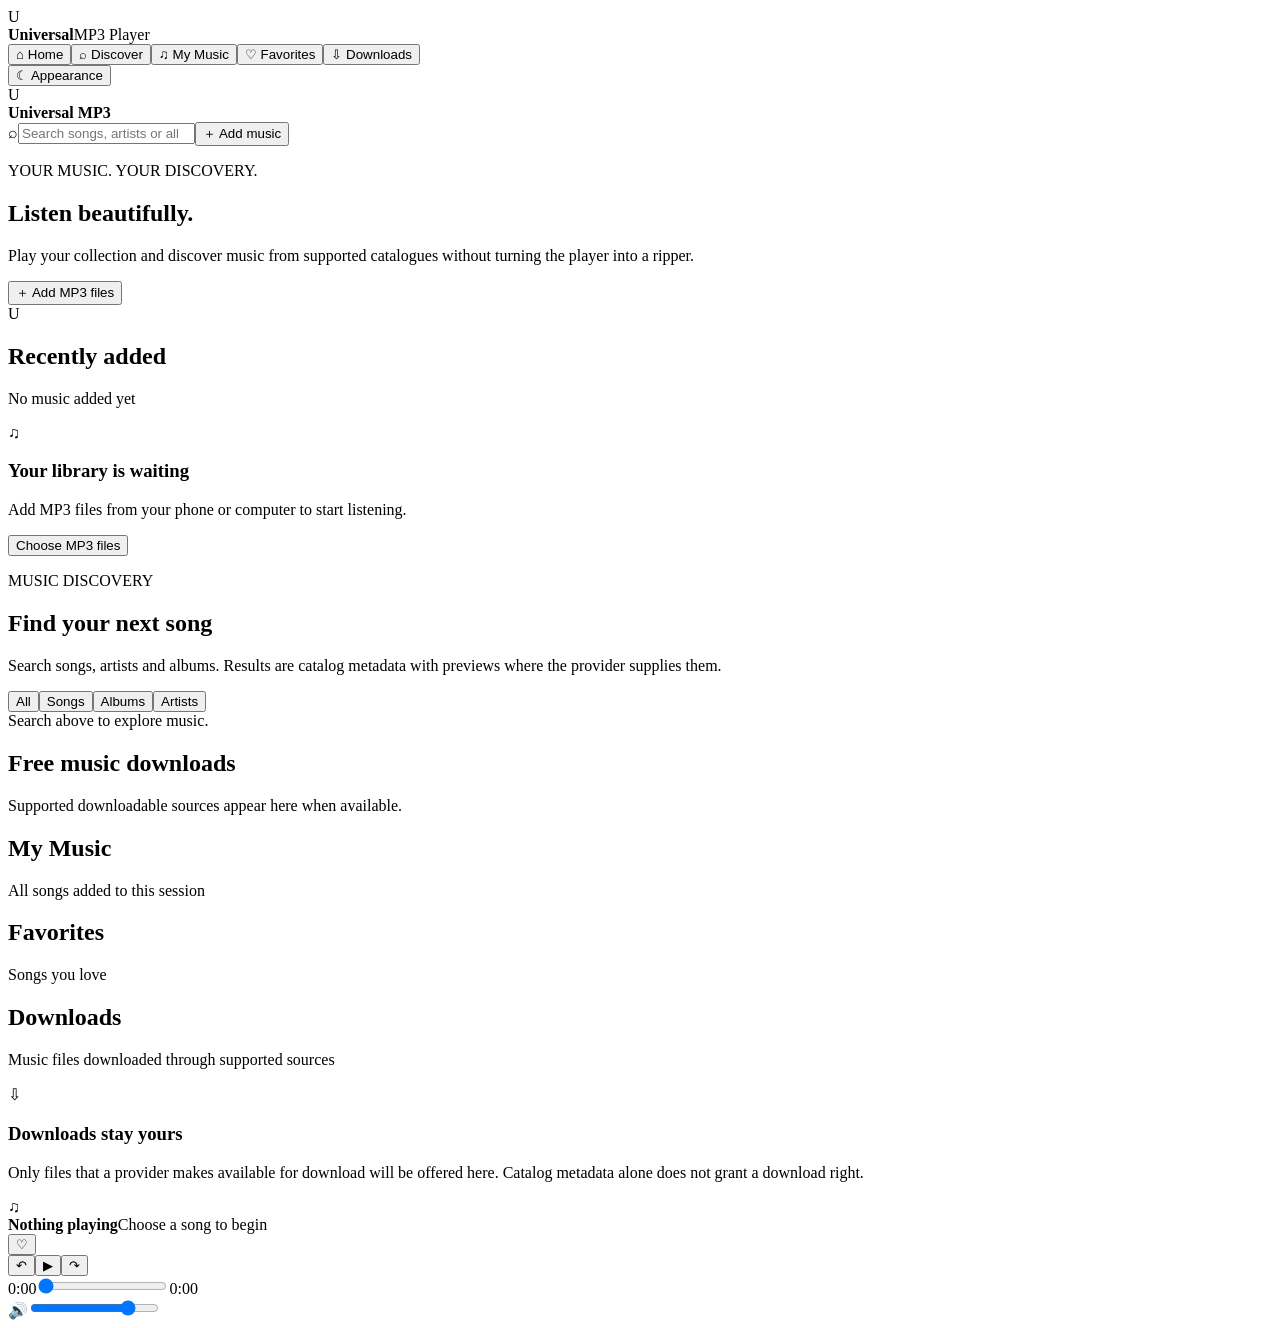
==== app/src/main/assets/index.html @ a9e7f9de "Add MP3 Player web UI to Android assets" ====
<!doctype html>
<html lang="en"><head><meta charset="UTF-8"/><meta name="viewport" content="width=device-width,initial-scale=1.0"/><meta name="theme-color" content="#0b0b12"/><meta name="description" content="Universal MP3 Player — discover, preview and play music, plus your local library."/><title>Universal MP3 Player</title><link rel="stylesheet" href="styles.css"/></head>
<body><div class="app-shell"><aside class="sidebar"><div class="brand"><div class="brand-mark">U</div><div><strong>Universal</strong><span>MP3 Player</span></div></div><nav><button class="nav-item active" data-view="home">⌂ <span>Home</span></button><button class="nav-item" data-view="discover">⌕ <span>Discover</span></button><button class="nav-item" data-view="library">♫ <span>My Music</span></button><button class="nav-item" data-view="favorites">♡ <span>Favorites</span></button><button class="nav-item" data-view="downloads">⇩ <span>Downloads</span></button></nav><div class="sidebar-bottom"><button id="themeBtn" class="ghost-btn">☾ <span>Appearance</span></button></div></aside>
<main class="main"><header class="topbar"><div class="mobile-brand"><div class="brand-mark">U</div><strong>Universal MP3</strong></div><label class="search"><span>⌕</span><input id="searchInput" type="search" placeholder="Search songs, artists or albums..." autocomplete="off"></label><button id="addBtn" class="primary-btn">＋ Add music</button></header>
<section id="homeView" class="view active-view"><div class="hero"><div><p class="eyebrow">YOUR MUSIC. YOUR DISCOVERY.</p><h1>Listen beautifully.</h1><p>Play your collection and discover music from supported catalogues without turning the player into a ripper.</p><button id="heroAddBtn" class="primary-btn">＋ Add MP3 files</button></div><div class="hero-disc"><div class="disc-center">U</div></div></div><div class="section-head"><div><h2>Recently added</h2><p id="libraryCount">No music added yet</p></div></div><div id="trackGrid" class="track-grid"></div><div id="emptyState" class="empty-state"><div class="empty-icon">♫</div><h3>Your library is waiting</h3><p>Add MP3 files from your phone or computer to start listening.</p><button class="secondary-btn" id="emptyAddBtn">Choose MP3 files</button></div></section>
<section id="discoverView" class="view"><div class="section-head"><div><p class="eyebrow">MUSIC DISCOVERY</p><h2>Find your next song</h2><p>Search songs, artists and albums. Results are catalog metadata with previews where the provider supplies them.</p></div></div><div class="discover-tabs"><button class="discover-tab active" data-type="all">All</button><button class="discover-tab" data-type="song">Songs</button><button class="discover-tab" data-type="album">Albums</button><button class="discover-tab" data-type="artist">Artists</button></div><div id="discoverStatus" class="discover-status">Search above to explore music.</div><div id="discoverGrid" class="discover-grid"></div><div class="section-head download-section-head"><div><h2>Free music downloads</h2><p id="freeDownloadStatus">Supported downloadable sources appear here when available.</p></div></div><div id="freeDownloadGrid" class="discover-grid"></div></section>
<section id="libraryView" class="view"><div class="section-head"><div><h2>My Music</h2><p>All songs added to this session</p></div></div><div id="libraryList" class="library-list"></div></section>
<section id="favoritesView" class="view"><div class="section-head"><div><h2>Favorites</h2><p>Songs you love</p></div></div><div id="favoritesList" class="library-list"></div></section>
<section id="downloadsView" class="view"><div class="section-head"><div><h2>Downloads</h2><p>Music files downloaded through supported sources</p></div></div><div id="downloadsList" class="library-list"></div><div class="empty-state" id="downloadInfo"><div class="empty-icon">⇩</div><h3>Downloads stay yours</h3><p>Only files that a provider makes available for download will be offered here. Catalog metadata alone does not grant a download right.</p></div></section>
<input id="fileInput" type="file" accept="audio/mpeg,audio/mp3,.mp3,audio/*" multiple hidden/></main></div>
<div class="player" id="playerBar"><div class="now-playing"><div class="mini-cover" id="miniCover">♫</div><div class="now-text"><strong id="nowTitle">Nothing playing</strong><span id="nowArtist">Choose a song to begin</span></div><button id="likeBtn" class="icon-btn" aria-label="Favorite">♡</button></div><div class="controls"><div class="control-row"><button id="prevBtn" class="icon-btn">↶</button><button id="playBtn" class="play-btn">▶</button><button id="nextBtn" class="icon-btn">↷</button></div><div class="progress-row"><span id="currentTime">0:00</span><input id="progress" type="range" min="0" max="100" value="0"><span id="duration">0:00</span></div></div><div class="volume"><span>🔊</span><input id="volume" type="range" min="0" max="1" step="0.01" value="0.8"></div></div><audio id="audio" preload="metadata"></audio><script src="app.js"></script></body></html>
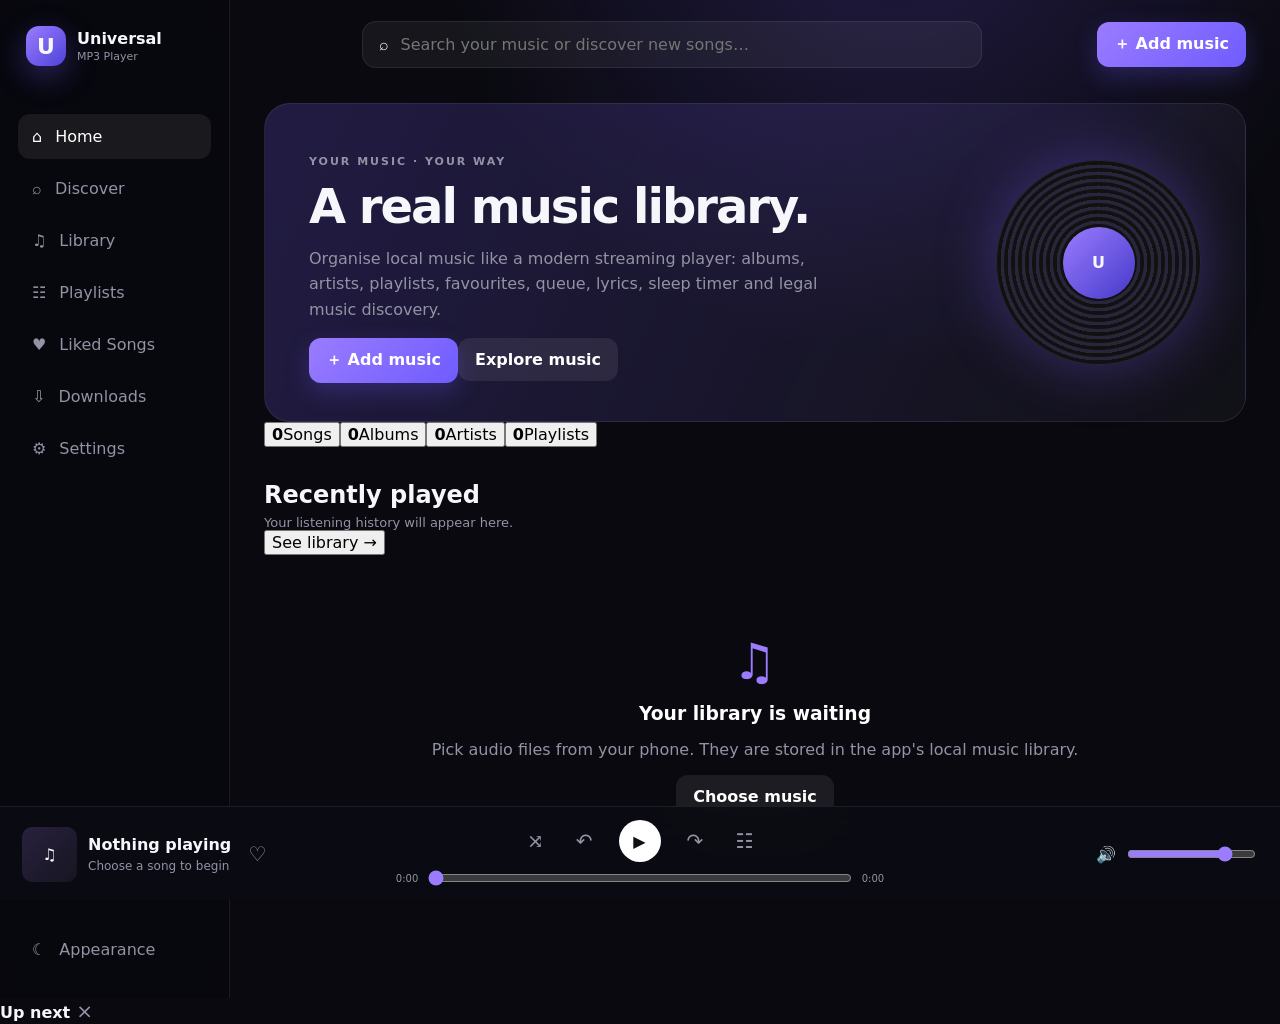
==== commit 20170099: "Rebuild Universal MP3 Player library and playback experience" ====
--- a/app/src/main/assets/index.html
+++ b/app/src/main/assets/index.html
@@ -1,11 +1,75 @@
 <!doctype html>
-<html lang="en"><head><meta charset="UTF-8"/><meta name="viewport" content="width=device-width,initial-scale=1.0"/><meta name="theme-color" content="#0b0b12"/><meta name="description" content="Universal MP3 Player — discover, preview and play music, plus your local library."/><title>Universal MP3 Player</title><link rel="stylesheet" href="styles.css"/></head>
-<body><div class="app-shell"><aside class="sidebar"><div class="brand"><div class="brand-mark">U</div><div><strong>Universal</strong><span>MP3 Player</span></div></div><nav><button class="nav-item active" data-view="home">⌂ <span>Home</span></button><button class="nav-item" data-view="discover">⌕ <span>Discover</span></button><button class="nav-item" data-view="library">♫ <span>My Music</span></button><button class="nav-item" data-view="favorites">♡ <span>Favorites</span></button><button class="nav-item" data-view="downloads">⇩ <span>Downloads</span></button></nav><div class="sidebar-bottom"><button id="themeBtn" class="ghost-btn">☾ <span>Appearance</span></button></div></aside>
-<main class="main"><header class="topbar"><div class="mobile-brand"><div class="brand-mark">U</div><strong>Universal MP3</strong></div><label class="search"><span>⌕</span><input id="searchInput" type="search" placeholder="Search songs, artists or albums..." autocomplete="off"></label><button id="addBtn" class="primary-btn">＋ Add music</button></header>
-<section id="homeView" class="view active-view"><div class="hero"><div><p class="eyebrow">YOUR MUSIC. YOUR DISCOVERY.</p><h1>Listen beautifully.</h1><p>Play your collection and discover music from supported catalogues without turning the player into a ripper.</p><button id="heroAddBtn" class="primary-btn">＋ Add MP3 files</button></div><div class="hero-disc"><div class="disc-center">U</div></div></div><div class="section-head"><div><h2>Recently added</h2><p id="libraryCount">No music added yet</p></div></div><div id="trackGrid" class="track-grid"></div><div id="emptyState" class="empty-state"><div class="empty-icon">♫</div><h3>Your library is waiting</h3><p>Add MP3 files from your phone or computer to start listening.</p><button class="secondary-btn" id="emptyAddBtn">Choose MP3 files</button></div></section>
-<section id="discoverView" class="view"><div class="section-head"><div><p class="eyebrow">MUSIC DISCOVERY</p><h2>Find your next song</h2><p>Search songs, artists and albums. Results are catalog metadata with previews where the provider supplies them.</p></div></div><div class="discover-tabs"><button class="discover-tab active" data-type="all">All</button><button class="discover-tab" data-type="song">Songs</button><button class="discover-tab" data-type="album">Albums</button><button class="discover-tab" data-type="artist">Artists</button></div><div id="discoverStatus" class="discover-status">Search above to explore music.</div><div id="discoverGrid" class="discover-grid"></div><div class="section-head download-section-head"><div><h2>Free music downloads</h2><p id="freeDownloadStatus">Supported downloadable sources appear here when available.</p></div></div><div id="freeDownloadGrid" class="discover-grid"></div></section>
-<section id="libraryView" class="view"><div class="section-head"><div><h2>My Music</h2><p>All songs added to this session</p></div></div><div id="libraryList" class="library-list"></div></section>
-<section id="favoritesView" class="view"><div class="section-head"><div><h2>Favorites</h2><p>Songs you love</p></div></div><div id="favoritesList" class="library-list"></div></section>
-<section id="downloadsView" class="view"><div class="section-head"><div><h2>Downloads</h2><p>Music files downloaded through supported sources</p></div></div><div id="downloadsList" class="library-list"></div><div class="empty-state" id="downloadInfo"><div class="empty-icon">⇩</div><h3>Downloads stay yours</h3><p>Only files that a provider makes available for download will be offered here. Catalog metadata alone does not grant a download right.</p></div></section>
-<input id="fileInput" type="file" accept="audio/mpeg,audio/mp3,.mp3,audio/*" multiple hidden/></main></div>
-<div class="player" id="playerBar"><div class="now-playing"><div class="mini-cover" id="miniCover">♫</div><div class="now-text"><strong id="nowTitle">Nothing playing</strong><span id="nowArtist">Choose a song to begin</span></div><button id="likeBtn" class="icon-btn" aria-label="Favorite">♡</button></div><div class="controls"><div class="control-row"><button id="prevBtn" class="icon-btn">↶</button><button id="playBtn" class="play-btn">▶</button><button id="nextBtn" class="icon-btn">↷</button></div><div class="progress-row"><span id="currentTime">0:00</span><input id="progress" type="range" min="0" max="100" value="0"><span id="duration">0:00</span></div></div><div class="volume"><span>🔊</span><input id="volume" type="range" min="0" max="1" step="0.01" value="0.8"></div></div><audio id="audio" preload="metadata"></audio><script src="app.js"></script></body></html>+<html lang="en"><head><meta charset="UTF-8"><meta name="viewport" content="width=device-width,initial-scale=1.0"><meta name="theme-color" content="#09090f"><meta name="description" content="Universal MP3 Player — local music library, discovery, playlists, downloads and powerful playback controls."><title>Universal MP3 Player</title><link rel="stylesheet" href="styles.css"></head>
+<body>
+<div class="app-shell">
+<aside class="sidebar">
+  <div class="brand"><div class="brand-mark">U</div><div><strong>Universal</strong><span>MP3 Player</span></div></div>
+  <nav>
+    <button class="nav-item active" data-view="home">⌂ <span>Home</span></button>
+    <button class="nav-item" data-view="discover">⌕ <span>Discover</span></button>
+    <button class="nav-item" data-view="library">♫ <span>Library</span></button>
+    <button class="nav-item" data-view="playlists">☷ <span>Playlists</span></button>
+    <button class="nav-item" data-view="favorites">♥ <span>Liked Songs</span></button>
+    <button class="nav-item" data-view="downloads">⇩ <span>Downloads</span></button>
+    <button class="nav-item" data-view="settings">⚙ <span>Settings</span></button>
+  </nav>
+  <div class="sidebar-bottom"><button id="themeBtn" class="ghost-btn">☾ <span>Appearance</span></button></div>
+</aside>
+<main class="main">
+<header class="topbar"><div class="mobile-brand"><div class="brand-mark">U</div><strong>Universal MP3</strong></div><label class="search"><span>⌕</span><input id="searchInput" type="search" placeholder="Search your music or discover new songs…" autocomplete="off"></label><button id="addBtn" class="primary-btn">＋ Add music</button></header>
+
+<section id="homeView" class="view active-view">
+  <div class="hero"><div><p class="eyebrow">YOUR MUSIC · YOUR WAY</p><h1>A real music library.</h1><p>Organise local music like a modern streaming player: albums, artists, playlists, favourites, queue, lyrics, sleep timer and legal music discovery.</p><div class="hero-actions"><button id="heroAddBtn" class="primary-btn">＋ Add music</button><button id="heroDiscoverBtn" class="secondary-btn">Explore music</button></div></div><div class="hero-disc"><div class="disc-center">U</div></div></div>
+  <div class="quick-grid"><button data-home-action="songs"><b id="songStat">0</b><span>Songs</span></button><button data-home-action="albums"><b id="albumStat">0</b><span>Albums</span></button><button data-home-action="artists"><b id="artistStat">0</b><span>Artists</span></button><button data-home-action="playlists"><b id="playlistStat">0</b><span>Playlists</span></button></div>
+  <div class="section-head"><div><h2>Recently played</h2><p id="recentStatus">Your listening history will appear here.</p></div><button class="text-btn" data-view-link="library">See library →</button></div>
+  <div id="recentGrid" class="track-grid"></div>
+  <div id="emptyState" class="empty-state"><div class="empty-icon">♫</div><h3>Your library is waiting</h3><p>Pick audio files from your phone. They are stored in the app's local music library.</p><button class="secondary-btn" id="emptyAddBtn">Choose music</button></div>
+</section>
+
+<section id="discoverView" class="view">
+ <div class="section-head"><div><p class="eyebrow">DISCOVER</p><h2>Find music</h2><p>Search public catalogue metadata and previews, then open the original service. Download buttons are shown only for sources that expose a downloadable file.</p></div></div>
+ <div class="discover-tabs"><button class="discover-tab active" data-type="all">All</button><button class="discover-tab" data-type="song">Songs</button><button class="discover-tab" data-type="album">Albums</button><button class="discover-tab" data-type="artist">Artists</button></div>
+ <div id="discoverStatus" class="discover-status">Search for an artist, song or album.</div><div id="discoverGrid" class="discover-grid"></div>
+ <div class="section-head"><div><h2>Free & legal downloads</h2><p id="freeDownloadStatus">Search the supported open music source.</p></div></div>
+ <div id="freeDownloadGrid" class="discover-grid"></div>
+</section>
+
+<section id="libraryView" class="view">
+ <div class="section-head"><div><p class="eyebrow">MY MUSIC</p><h2>Library</h2><p>Browse your music by songs, albums, artists or folders.</p></div><button id="rescanBtn" class="secondary-btn">↻ Refresh</button></div>
+ <div class="library-tabs"><button class="library-tab active" data-library-tab="songs">Songs</button><button class="library-tab" data-library-tab="albums">Albums</button><button class="library-tab" data-library-tab="artists">Artists</button><button class="library-tab" data-library-tab="folders">Folders</button><button class="library-tab" data-library-tab="recent">Recently played</button></div>
+ <div id="libraryList" class="library-list"></div>
+</section>
+
+<section id="playlistsView" class="view">
+ <div class="section-head"><div><p class="eyebrow">YOUR COLLECTION</p><h2>Playlists</h2><p>Create mixes and keep separate queues for different moods.</p></div><button id="newPlaylistBtn" class="primary-btn">＋ New playlist</button></div>
+ <div id="playlistList" class="playlist-grid"></div>
+</section>
+
+<section id="favoritesView" class="view">
+ <div class="section-head"><div><p class="eyebrow">LIKED SONGS</p><h2>Favorites</h2><p>Your saved songs, available offline.</p></div></div><div id="favoritesList" class="library-list"></div>
+</section>
+
+<section id="downloadsView" class="view">
+ <div class="section-head"><div><p class="eyebrow">OFFLINE</p><h2>Downloads</h2><p>Downloads started from supported, lawful sources.</p></div></div>
+ <div id="downloadsList" class="library-list"></div>
+ <div class="empty-state" id="downloadInfo"><div class="empty-icon">⇩</div><h3>No downloads yet</h3><p>Universal MP3 Player will not bypass streaming-service protections or download copyrighted music without a lawful download source.</p></div>
+</section>
+
+<section id="settingsView" class="view">
+ <div class="section-head"><div><p class="eyebrow">PLAYER SETTINGS</p><h2>Sound & playback</h2></div></div>
+ <div class="settings-grid">
+  <article class="setting-card"><h3>Equalizer</h3><p>Simple 3-band EQ for the current player.</p><label>Bass <input id="eqBass" type="range" min="-12" max="12" value="0"></label><label>Mid <input id="eqMid" type="range" min="-12" max="12" value="0"></label><label>Treble <input id="eqTreble" type="range" min="-12" max="12" value="0"></label></article>
+  <article class="setting-card"><h3>Playback</h3><label class="check"><input id="shuffleBtn" type="checkbox"> Shuffle</label><label class="check"><input id="repeatBtn" type="checkbox"> Repeat current song</label><label>Sleep timer <select id="sleepTimer"><option value="0">Off</option><option value="15">15 minutes</option><option value="30">30 minutes</option><option value="60">60 minutes</option></select></label></article>
+  <article class="setting-card"><h3>Library</h3><p>Local music is indexed in the app. Your playlists, favourites and listening history are stored on this device.</p><button id="clearHistoryBtn" class="secondary-btn">Clear listening history</button></article>
+ </div>
+</section>
+<input id="fileInput" type="file" accept="audio/*,.mp3,.m4a,.flac,.wav,.ogg,.opus,.aac" multiple hidden>
+</main></div>
+
+<div class="queue-drawer" id="queueDrawer"><div class="queue-head"><strong>Up next</strong><button id="closeQueue" class="icon-btn">×</button></div><div id="queueList"></div></div>
+<div class="player" id="playerBar">
+ <div class="now-playing"><div class="mini-cover" id="miniCover">♫</div><div class="now-text"><strong id="nowTitle">Nothing playing</strong><span id="nowArtist">Choose a song to begin</span></div><button id="likeBtn" class="icon-btn" aria-label="Favorite">♡</button></div>
+ <div class="controls"><div class="control-row"><button id="shufflePlayer" class="icon-btn">⤨</button><button id="prevBtn" class="icon-btn">↶</button><button id="playBtn" class="play-btn">▶</button><button id="nextBtn" class="icon-btn">↷</button><button id="queueBtn" class="icon-btn">☷</button></div><div class="progress-row"><span id="currentTime">0:00</span><input id="progress" type="range" min="0" max="100" value="0"><span id="duration">0:00</span></div></div>
+ <div class="volume"><span>🔊</span><input id="volume" type="range" min="0" max="1" step="0.01" value="0.8"></div>
+</div>
+<audio id="audio" preload="metadata"></audio><script src="app.js"></script></body></html>
--- a/app/src/main/assets/styles.css
+++ b/app/src/main/assets/styles.css
@@ -0,0 +1 @@
+:root{font-family:Inter,system-ui,sans-serif;color:#f6f7fb;background:#09090f;--panel:#11111a;--muted:#9293a4;--line:rgba(255,255,255,.08);--accent:#9b7cff;--accent2:#6f5cff}*{box-sizing:border-box}body{margin:0;background:radial-gradient(circle at 70% -10%,rgba(120,92,255,.22),transparent 32%),#09090f;color:#f6f7fb}button,input{font:inherit}.app-shell{min-height:calc(100vh - 94px);display:flex}.sidebar{width:230px;padding:26px 18px;border-right:1px solid var(--line);background:rgba(8,8,14,.72);backdrop-filter:blur(20px);display:flex;flex-direction:column}.brand{display:flex;gap:11px;align-items:center;margin:0 8px 48px}.brand-mark{width:40px;height:40px;border-radius:13px;display:grid;place-items:center;font-weight:800;font-size:22px;background:linear-gradient(135deg,var(--accent),#4e43d8);box-shadow:0 10px 30px rgba(111,92,255,.35)}.brand span{display:block;font-size:11px;color:var(--muted);margin-top:2px}.sidebar nav{display:grid;gap:7px}.nav-item,.ghost-btn{border:0;background:transparent;color:var(--muted);padding:13px 14px;border-radius:12px;text-align:left;cursor:pointer;display:flex;gap:13px;align-items:center}.nav-item:hover,.nav-item.active,.ghost-btn:hover{background:rgba(255,255,255,.07);color:#fff}.sidebar-bottom{margin-top:auto}.main{flex:1;padding:0 34px 120px;min-width:0}.topbar{height:88px;display:flex;align-items:center;gap:18px}.search{flex:1;max-width:620px;margin:auto;display:flex;align-items:center;gap:10px;padding:12px 16px;background:rgba(255,255,255,.055);border:1px solid var(--line);border-radius:14px}.search input{width:100%;background:transparent;border:0;outline:0;color:#fff}.primary-btn,.secondary-btn,.small-btn{border:0;border-radius:12px;padding:12px 17px;cursor:pointer;font-weight:700}.primary-btn{background:linear-gradient(135deg,var(--accent),var(--accent2));color:#fff;box-shadow:0 9px 25px rgba(111,92,255,.25)}.secondary-btn{background:rgba(255,255,255,.08);color:#fff}.hero{margin-top:15px;min-height:285px;border:1px solid var(--line);border-radius:26px;padding:38px 44px;display:flex;justify-content:space-between;align-items:center;background:linear-gradient(115deg,rgba(120,93,255,.22),rgba(255,255,255,.035))}.hero h1{font-size:48px;line-height:1;margin:7px 0 14px;letter-spacing:-2px}.hero p{color:var(--muted);max-width:520px;line-height:1.6}.eyebrow{font-size:11px;letter-spacing:2px;font-weight:800;color:#b8abff}.hero-disc{width:205px;height:205px;border-radius:50%;background:repeating-radial-gradient(circle,#111 0 3px,#29253b 4px 7px);box-shadow:0 0 60px rgba(126,96,255,.35);display:grid;place-items:center;animation:spin 16s linear infinite}.disc-center{width:72px;height:72px;border-radius:50%;display:grid;place-items:center;background:linear-gradient(135deg,var(--accent),#4439c9);font-weight:800}@keyframes spin{to{transform:rotate(360deg)}}.section-head{margin:34px 0 18px}.section-head h2{margin:0;font-size:24px}.section-head p{margin:6px 0 0;color:var(--muted);font-size:13px}.track-grid,.discover-grid{display:grid;grid-template-columns:repeat(auto-fill,minmax(165px,1fr));gap:18px}.track-card,.discover-card{background:var(--panel);border:1px solid var(--line);border-radius:17px;padding:12px;cursor:pointer;transition:.2s}.track-card:hover,.discover-card:hover{transform:translateY(-4px);background:#171722}.cover,.discover-card img{aspect-ratio:1;border-radius:13px;background:linear-gradient(145deg,#242038,#11111a);display:grid;place-items:center;font-size:38px;margin-bottom:12px;overflow:hidden}.discover-card img{width:100%;object-fit:cover}.track-card strong,.track-card span,.discover-meta strong,.discover-meta small{display:block;white-space:nowrap;overflow:hidden;text-overflow:ellipsis}.track-card span,.discover-meta small{font-size:12px;color:var(--muted);margin-top:5px}.empty-state{text-align:center;padding:60px 20px;color:var(--muted)}.empty-icon{font-size:50px;color:var(--accent)}.empty-state h3{color:#fff;margin:12px 0 6px}.view{display:none}.view.active-view{display:block}.library-list{display:grid;gap:8px}.song-row{display:grid;grid-template-columns:52px 1fr auto auto;gap:15px;align-items:center;padding:10px 12px;border-radius:13px;background:rgba(255,255,255,.025)}.song-row:hover{background:rgba(255,255,255,.06)}.row-cover{width:52px;height:52px;border-radius:10px;background:#211d32;display:grid;place-items:center}.row-meta strong,.row-meta span{display:block}.row-meta span{color:var(--muted);font-size:12px;margin-top:4px}.icon-btn{border:0;background:transparent;color:var(--muted);cursor:pointer;font-size:20px}.icon-btn:hover{color:#fff}.player{position:fixed;z-index:5;bottom:0;left:0;right:0;height:94px;border-top:1px solid var(--line);background:rgba(12,12,19,.9);backdrop-filter:blur(24px);display:grid;grid-template-columns:1fr 1.4fr 1fr;align-items:center;padding:13px 22px;gap:25px}.now-playing{display:flex;align-items:center;gap:11px;min-width:0}.mini-cover{width:55px;height:55px;border-radius:10px;background:linear-gradient(135deg,#28213e,#171521);display:grid;place-items:center;flex:none}.now-text{min-width:0}.now-text strong,.now-text span{display:block;white-space:nowrap;overflow:hidden;text-overflow:ellipsis}.now-text span{font-size:12px;color:var(--muted);margin-top:5px}.controls{max-width:600px;margin:auto;width:100%}.control-row{display:flex;justify-content:center;align-items:center;gap:20px}.play-btn{width:42px;height:42px;border-radius:50%;border:0;background:#fff;color:#111;cursor:pointer}.progress-row{display:flex;align-items:center;gap:8px;font-size:10px;color:var(--muted);margin-top:6px}.progress-row input,.volume input{width:100%;accent-color:var(--accent)}.volume{display:flex;align-items:center;gap:9px;max-width:180px;margin-left:auto}.mobile-brand{display:none}.discover-tabs{display:flex;gap:8px;margin:0 0 16px}.discover-tab{border:1px solid var(--line);background:rgba(255,255,255,.04);color:var(--muted);padding:9px 13px;border-radius:99px;cursor:pointer}.discover-tab.active{background:var(--accent);color:#fff}.discover-status{color:var(--muted);font-size:13px;margin:10px 0 18px}.discover-meta .type{font-size:9px;letter-spacing:1.5px;color:#b8abff;font-weight:800}.discover-meta strong{margin-top:5px}.discover-actions{display:flex;gap:7px;margin-top:12px}.small-btn{padding:8px 10px;background:rgba(255,255,255,.08);color:#fff;text-decoration:none;font-size:11px}.small-btn:hover{background:rgba(155,124,255,.25)}@media(max-width:800px){.sidebar{display:none}.main{padding:0 15px 110px}.mobile-brand{display:flex;align-items:center;gap:8px}.mobile-brand .brand-mark{width:34px;height:34px;font-size:18px}.search{position:absolute;top:74px;left:15px;right:15px;max-width:none}.topbar{height:72px;flex-wrap:wrap;margin-bottom:52px}.hero{padding:28px 24px;min-height:245px}.hero h1{font-size:35px}.hero-disc{width:120px;height:120px}.disc-center{width:45px;height:45px}.player{height:82px;grid-template-columns:1fr 1fr;padding:9px 12px;gap:8px}.volume{display:none}.progress-row{display:none}.track-grid,.discover-grid{grid-template-columns:repeat(2,minmax(0,1fr));gap:12px}.song-row{grid-template-columns:44px 1fr auto}.song-row>span{display:none}.discover-tabs{overflow:auto}}
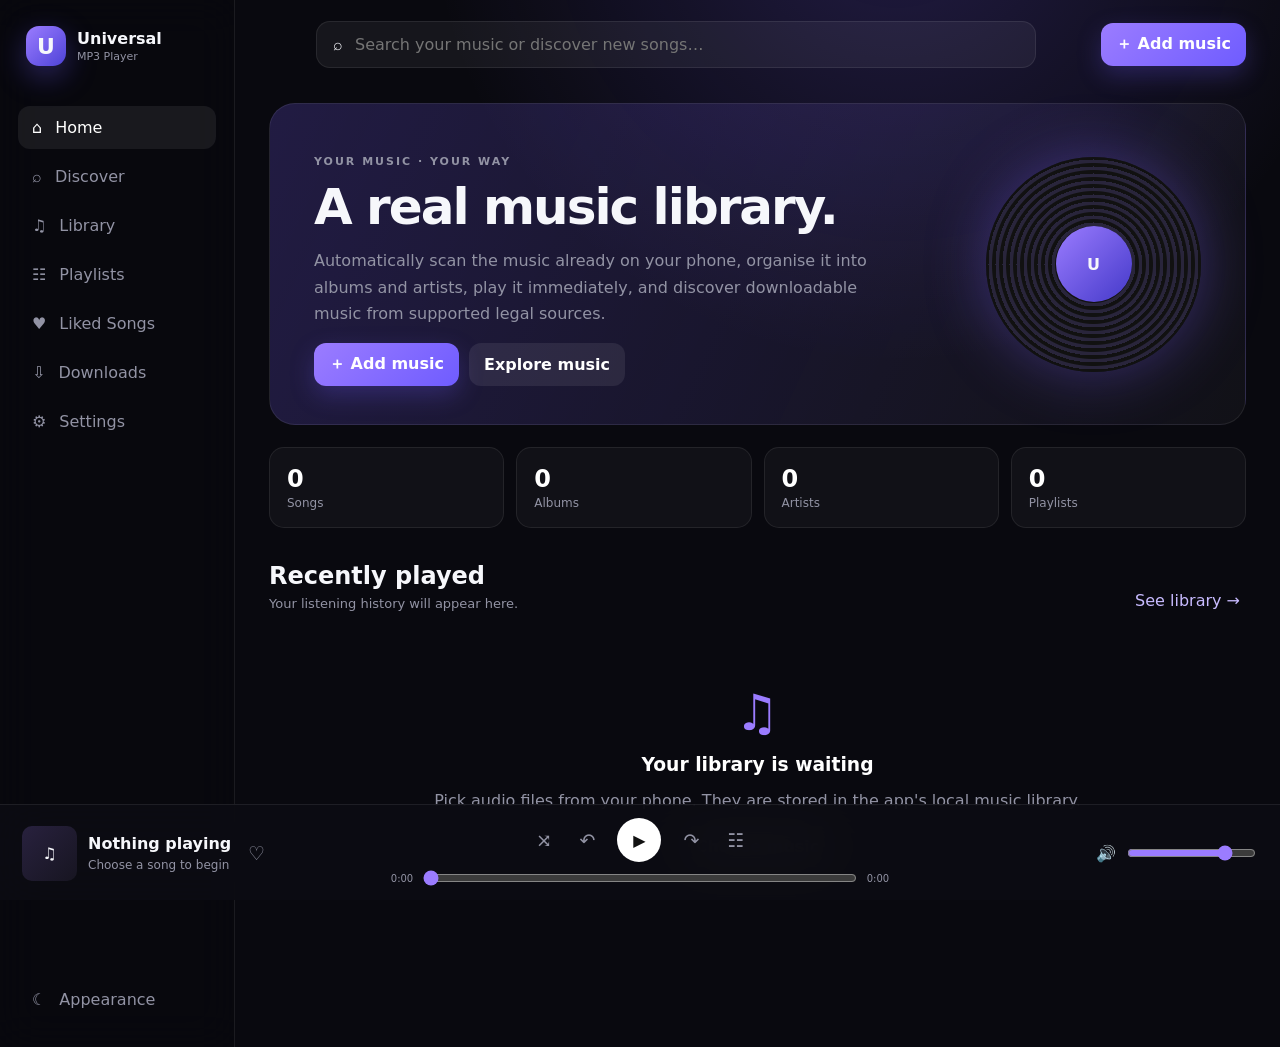
==== commit 632af1b6: "Explain automatic phone music scanning" ====
--- a/app/src/main/assets/index.html
+++ b/app/src/main/assets/index.html
@@ -19,7 +19,7 @@
 <header class="topbar"><div class="mobile-brand"><div class="brand-mark">U</div><strong>Universal MP3</strong></div><label class="search"><span>⌕</span><input id="searchInput" type="search" placeholder="Search your music or discover new songs…" autocomplete="off"></label><button id="addBtn" class="primary-btn">＋ Add music</button></header>
 
 <section id="homeView" class="view active-view">
-  <div class="hero"><div><p class="eyebrow">YOUR MUSIC · YOUR WAY</p><h1>A real music library.</h1><p>Organise local music like a modern streaming player: albums, artists, playlists, favourites, queue, lyrics, sleep timer and legal music discovery.</p><div class="hero-actions"><button id="heroAddBtn" class="primary-btn">＋ Add music</button><button id="heroDiscoverBtn" class="secondary-btn">Explore music</button></div></div><div class="hero-disc"><div class="disc-center">U</div></div></div>
+  <div class="hero"><div><p class="eyebrow">YOUR MUSIC · YOUR WAY</p><h1>A real music library.</h1><p>Automatically scan the music already on your phone, organise it into albums and artists, play it immediately, and discover downloadable music from supported legal sources.</p><div class="hero-actions"><button id="heroAddBtn" class="primary-btn">＋ Add music</button><button id="heroDiscoverBtn" class="secondary-btn">Explore music</button></div></div><div class="hero-disc"><div class="disc-center">U</div></div></div>
   <div class="quick-grid"><button data-home-action="songs"><b id="songStat">0</b><span>Songs</span></button><button data-home-action="albums"><b id="albumStat">0</b><span>Albums</span></button><button data-home-action="artists"><b id="artistStat">0</b><span>Artists</span></button><button data-home-action="playlists"><b id="playlistStat">0</b><span>Playlists</span></button></div>
   <div class="section-head"><div><h2>Recently played</h2><p id="recentStatus">Your listening history will appear here.</p></div><button class="text-btn" data-view-link="library">See library →</button></div>
   <div id="recentGrid" class="track-grid"></div>
@@ -60,7 +60,7 @@
  <div class="settings-grid">
   <article class="setting-card"><h3>Equalizer</h3><p>Simple 3-band EQ for the current player.</p><label>Bass <input id="eqBass" type="range" min="-12" max="12" value="0"></label><label>Mid <input id="eqMid" type="range" min="-12" max="12" value="0"></label><label>Treble <input id="eqTreble" type="range" min="-12" max="12" value="0"></label></article>
   <article class="setting-card"><h3>Playback</h3><label class="check"><input id="shuffleBtn" type="checkbox"> Shuffle</label><label class="check"><input id="repeatBtn" type="checkbox"> Repeat current song</label><label>Sleep timer <select id="sleepTimer"><option value="0">Off</option><option value="15">15 minutes</option><option value="30">30 minutes</option><option value="60">60 minutes</option></select></label></article>
-  <article class="setting-card"><h3>Library</h3><p>Local music is indexed in the app. Your playlists, favourites and listening history are stored on this device.</p><button id="clearHistoryBtn" class="secondary-btn">Clear listening history</button></article>
+  <article class="setting-card"><h3>Library</h3><p>Universal MP3 Player automatically scans your phone through Android MediaStore. You do not need to add every MP3 manually. Imported files are also supported.</p><button id="clearHistoryBtn" class="secondary-btn">Clear listening history</button></article>
  </div>
 </section>
 <input id="fileInput" type="file" accept="audio/*,.mp3,.m4a,.flac,.wav,.ogg,.opus,.aac" multiple hidden>
--- a/app/src/main/assets/styles.css
+++ b/app/src/main/assets/styles.css
@@ -1 +1,2 @@
-:root{font-family:Inter,system-ui,sans-serif;color:#f6f7fb;background:#09090f;--panel:#11111a;--muted:#9293a4;--line:rgba(255,255,255,.08);--accent:#9b7cff;--accent2:#6f5cff}*{box-sizing:border-box}body{margin:0;background:radial-gradient(circle at 70% -10%,rgba(120,92,255,.22),transparent 32%),#09090f;color:#f6f7fb}button,input{font:inherit}.app-shell{min-height:calc(100vh - 94px);display:flex}.sidebar{width:230px;padding:26px 18px;border-right:1px solid var(--line);background:rgba(8,8,14,.72);backdrop-filter:blur(20px);display:flex;flex-direction:column}.brand{display:flex;gap:11px;align-items:center;margin:0 8px 48px}.brand-mark{width:40px;height:40px;border-radius:13px;display:grid;place-items:center;font-weight:800;font-size:22px;background:linear-gradient(135deg,var(--accent),#4e43d8);box-shadow:0 10px 30px rgba(111,92,255,.35)}.brand span{display:block;font-size:11px;color:var(--muted);margin-top:2px}.sidebar nav{display:grid;gap:7px}.nav-item,.ghost-btn{border:0;background:transparent;color:var(--muted);padding:13px 14px;border-radius:12px;text-align:left;cursor:pointer;display:flex;gap:13px;align-items:center}.nav-item:hover,.nav-item.active,.ghost-btn:hover{background:rgba(255,255,255,.07);color:#fff}.sidebar-bottom{margin-top:auto}.main{flex:1;padding:0 34px 120px;min-width:0}.topbar{height:88px;display:flex;align-items:center;gap:18px}.search{flex:1;max-width:620px;margin:auto;display:flex;align-items:center;gap:10px;padding:12px 16px;background:rgba(255,255,255,.055);border:1px solid var(--line);border-radius:14px}.search input{width:100%;background:transparent;border:0;outline:0;color:#fff}.primary-btn,.secondary-btn,.small-btn{border:0;border-radius:12px;padding:12px 17px;cursor:pointer;font-weight:700}.primary-btn{background:linear-gradient(135deg,var(--accent),var(--accent2));color:#fff;box-shadow:0 9px 25px rgba(111,92,255,.25)}.secondary-btn{background:rgba(255,255,255,.08);color:#fff}.hero{margin-top:15px;min-height:285px;border:1px solid var(--line);border-radius:26px;padding:38px 44px;display:flex;justify-content:space-between;align-items:center;background:linear-gradient(115deg,rgba(120,93,255,.22),rgba(255,255,255,.035))}.hero h1{font-size:48px;line-height:1;margin:7px 0 14px;letter-spacing:-2px}.hero p{color:var(--muted);max-width:520px;line-height:1.6}.eyebrow{font-size:11px;letter-spacing:2px;font-weight:800;color:#b8abff}.hero-disc{width:205px;height:205px;border-radius:50%;background:repeating-radial-gradient(circle,#111 0 3px,#29253b 4px 7px);box-shadow:0 0 60px rgba(126,96,255,.35);display:grid;place-items:center;animation:spin 16s linear infinite}.disc-center{width:72px;height:72px;border-radius:50%;display:grid;place-items:center;background:linear-gradient(135deg,var(--accent),#4439c9);font-weight:800}@keyframes spin{to{transform:rotate(360deg)}}.section-head{margin:34px 0 18px}.section-head h2{margin:0;font-size:24px}.section-head p{margin:6px 0 0;color:var(--muted);font-size:13px}.track-grid,.discover-grid{display:grid;grid-template-columns:repeat(auto-fill,minmax(165px,1fr));gap:18px}.track-card,.discover-card{background:var(--panel);border:1px solid var(--line);border-radius:17px;padding:12px;cursor:pointer;transition:.2s}.track-card:hover,.discover-card:hover{transform:translateY(-4px);background:#171722}.cover,.discover-card img{aspect-ratio:1;border-radius:13px;background:linear-gradient(145deg,#242038,#11111a);display:grid;place-items:center;font-size:38px;margin-bottom:12px;overflow:hidden}.discover-card img{width:100%;object-fit:cover}.track-card strong,.track-card span,.discover-meta strong,.discover-meta small{display:block;white-space:nowrap;overflow:hidden;text-overflow:ellipsis}.track-card span,.discover-meta small{font-size:12px;color:var(--muted);margin-top:5px}.empty-state{text-align:center;padding:60px 20px;color:var(--muted)}.empty-icon{font-size:50px;color:var(--accent)}.empty-state h3{color:#fff;margin:12px 0 6px}.view{display:none}.view.active-view{display:block}.library-list{display:grid;gap:8px}.song-row{display:grid;grid-template-columns:52px 1fr auto auto;gap:15px;align-items:center;padding:10px 12px;border-radius:13px;background:rgba(255,255,255,.025)}.song-row:hover{background:rgba(255,255,255,.06)}.row-cover{width:52px;height:52px;border-radius:10px;background:#211d32;display:grid;place-items:center}.row-meta strong,.row-meta span{display:block}.row-meta span{color:var(--muted);font-size:12px;margin-top:4px}.icon-btn{border:0;background:transparent;color:var(--muted);cursor:pointer;font-size:20px}.icon-btn:hover{color:#fff}.player{position:fixed;z-index:5;bottom:0;left:0;right:0;height:94px;border-top:1px solid var(--line);background:rgba(12,12,19,.9);backdrop-filter:blur(24px);display:grid;grid-template-columns:1fr 1.4fr 1fr;align-items:center;padding:13px 22px;gap:25px}.now-playing{display:flex;align-items:center;gap:11px;min-width:0}.mini-cover{width:55px;height:55px;border-radius:10px;background:linear-gradient(135deg,#28213e,#171521);display:grid;place-items:center;flex:none}.now-text{min-width:0}.now-text strong,.now-text span{display:block;white-space:nowrap;overflow:hidden;text-overflow:ellipsis}.now-text span{font-size:12px;color:var(--muted);margin-top:5px}.controls{max-width:600px;margin:auto;width:100%}.control-row{display:flex;justify-content:center;align-items:center;gap:20px}.play-btn{width:42px;height:42px;border-radius:50%;border:0;background:#fff;color:#111;cursor:pointer}.progress-row{display:flex;align-items:center;gap:8px;font-size:10px;color:var(--muted);margin-top:6px}.progress-row input,.volume input{width:100%;accent-color:var(--accent)}.volume{display:flex;align-items:center;gap:9px;max-width:180px;margin-left:auto}.mobile-brand{display:none}.discover-tabs{display:flex;gap:8px;margin:0 0 16px}.discover-tab{border:1px solid var(--line);background:rgba(255,255,255,.04);color:var(--muted);padding:9px 13px;border-radius:99px;cursor:pointer}.discover-tab.active{background:var(--accent);color:#fff}.discover-status{color:var(--muted);font-size:13px;margin:10px 0 18px}.discover-meta .type{font-size:9px;letter-spacing:1.5px;color:#b8abff;font-weight:800}.discover-meta strong{margin-top:5px}.discover-actions{display:flex;gap:7px;margin-top:12px}.small-btn{padding:8px 10px;background:rgba(255,255,255,.08);color:#fff;text-decoration:none;font-size:11px}.small-btn:hover{background:rgba(155,124,255,.25)}@media(max-width:800px){.sidebar{display:none}.main{padding:0 15px 110px}.mobile-brand{display:flex;align-items:center;gap:8px}.mobile-brand .brand-mark{width:34px;height:34px;font-size:18px}.search{position:absolute;top:74px;left:15px;right:15px;max-width:none}.topbar{height:72px;flex-wrap:wrap;margin-bottom:52px}.hero{padding:28px 24px;min-height:245px}.hero h1{font-size:35px}.hero-disc{width:120px;height:120px}.disc-center{width:45px;height:45px}.player{height:82px;grid-template-columns:1fr 1fr;padding:9px 12px;gap:8px}.volume{display:none}.progress-row{display:none}.track-grid,.discover-grid{grid-template-columns:repeat(2,minmax(0,1fr));gap:12px}.song-row{grid-template-columns:44px 1fr auto}.song-row>span{display:none}.discover-tabs{overflow:auto}}+:root{font-family:Inter,system-ui,sans-serif;color:#f6f7fb;background:#09090f;--panel:#11111a;--panel2:#171722;--muted:#9293a4;--line:rgba(255,255,255,.08);--accent:#9b7cff;--accent2:#6f5cff}
+*{box-sizing:border-box}body{margin:0;background:radial-gradient(circle at 70% -10%,rgba(120,92,255,.22),transparent 32%),#09090f;color:#f6f7fb}button,input,select{font:inherit}.app-shell{min-height:100vh;display:flex}.sidebar{width:235px;padding:26px 18px;border-right:1px solid var(--line);background:rgba(8,8,14,.78);backdrop-filter:blur(20px);display:flex;flex-direction:column;flex:none}.brand{display:flex;gap:11px;align-items:center;margin:0 8px 40px}.brand-mark{width:40px;height:40px;border-radius:13px;display:grid;place-items:center;font-weight:800;font-size:22px;background:linear-gradient(135deg,var(--accent),#4e43d8);box-shadow:0 10px 30px rgba(111,92,255,.35)}.brand span{display:block;font-size:11px;color:var(--muted);margin-top:2px}.sidebar nav{display:grid;gap:6px}.nav-item,.ghost-btn{border:0;background:transparent;color:var(--muted);padding:12px 14px;border-radius:12px;text-align:left;cursor:pointer;display:flex;gap:13px;align-items:center}.nav-item:hover,.nav-item.active,.ghost-btn:hover{background:rgba(255,255,255,.07);color:#fff}.sidebar-bottom{margin-top:auto}.main{flex:1;padding:0 34px 125px;min-width:0}.topbar{height:88px;display:flex;align-items:center;gap:18px}.search{flex:1;max-width:720px;margin:auto;display:flex;align-items:center;gap:10px;padding:12px 16px;background:rgba(255,255,255,.055);border:1px solid var(--line);border-radius:14px}.search input{width:100%;background:transparent;border:0;outline:0;color:#fff}.primary-btn,.secondary-btn,.small-btn{border:0;border-radius:12px;padding:11px 15px;cursor:pointer;font-weight:700}.primary-btn{background:linear-gradient(135deg,var(--accent),var(--accent2));color:#fff;box-shadow:0 9px 25px rgba(111,92,255,.25)}.secondary-btn{background:rgba(255,255,255,.08);color:#fff}.text-btn{background:none;border:0;color:#c8bbff;cursor:pointer}.hero{margin-top:15px;min-height:300px;border:1px solid var(--line);border-radius:26px;padding:38px 44px;display:flex;justify-content:space-between;align-items:center;background:linear-gradient(115deg,rgba(120,93,255,.22),rgba(255,255,255,.035))}.hero h1{font-size:50px;line-height:1;margin:7px 0 14px;letter-spacing:-2px}.hero p{color:var(--muted);max-width:560px;line-height:1.65}.hero-actions{display:flex;gap:10px;flex-wrap:wrap}.eyebrow{font-size:11px;letter-spacing:2px;font-weight:800;color:#b8abff}.hero-disc{width:215px;height:215px;border-radius:50%;background:repeating-radial-gradient(circle,#111 0 3px,#29253b 4px 7px);box-shadow:0 0 60px rgba(126,96,255,.35);display:grid;place-items:center;animation:spin 16s linear infinite}.disc-center{width:76px;height:76px;border-radius:50%;display:grid;place-items:center;background:linear-gradient(135deg,var(--accent),#4439c9);font-weight:800}@keyframes spin{to{transform:rotate(360deg)}}.quick-grid{display:grid;grid-template-columns:repeat(4,1fr);gap:12px;margin:22px 0}.quick-grid button{border:1px solid var(--line);background:rgba(255,255,255,.035);color:#fff;border-radius:15px;padding:17px;text-align:left;cursor:pointer}.quick-grid b,.quick-grid span{display:block}.quick-grid b{font-size:24px}.quick-grid span{color:var(--muted);font-size:12px;margin-top:3px}.section-head{margin:34px 0 18px;display:flex;align-items:flex-end;justify-content:space-between;gap:12px}.section-head h2{margin:0;font-size:24px}.section-head p{margin:6px 0 0;color:var(--muted);font-size:13px}.track-grid,.discover-grid,.playlist-grid{display:grid;grid-template-columns:repeat(auto-fill,minmax(165px,1fr));gap:18px}.track-card,.discover-card,.playlist-card{background:var(--panel);border:1px solid var(--line);border-radius:17px;padding:12px;cursor:pointer;transition:.2s}.track-card:hover,.discover-card:hover,.playlist-card:hover{transform:translateY(-3px);background:#171722}.cover,.discover-card img,.playlist-cover{aspect-ratio:1;border-radius:13px;background:linear-gradient(145deg,#242038,#11111a);display:grid;place-items:center;font-size:38px;margin-bottom:12px;overflow:hidden}.discover-card img{width:100%;object-fit:cover}.track-card strong,.track-card span,.discover-meta strong,.discover-meta small{display:block;white-space:nowrap;overflow:hidden;text-overflow:ellipsis}.track-card span,.discover-meta small{font-size:12px;color:var(--muted);margin-top:5px}.empty-state{text-align:center;padding:55px 20px;color:var(--muted)}.empty-icon{font-size:50px;color:var(--accent)}.empty-state h3{color:#fff;margin:12px 0 6px}.view{display:none}.view.active-view{display:block}.library-list{display:grid;gap:7px}.song-row{display:grid;grid-template-columns:52px 1fr auto auto auto;gap:12px;align-items:center;padding:10px 12px;border-radius:13px;background:rgba(255,255,255,.025)}.song-row:hover{background:rgba(255,255,255,.06)}.row-cover{width:52px;height:52px;border-radius:10px;background:#211d32;display:grid;place-items:center;overflow:hidden}.row-cover img{width:100%;height:100%;object-fit:cover}.row-meta strong,.row-meta span{display:block}.row-meta span{color:var(--muted);font-size:12px;margin-top:4px}.icon-btn{border:0;background:transparent;color:var(--muted);cursor:pointer;font-size:19px}.icon-btn:hover,.icon-btn.on{color:#fff}.play-btn{width:44px;height:44px;border-radius:50%;border:0;background:#fff;color:#111;cursor:pointer}.progress-row{display:flex;align-items:center;gap:8px;font-size:10px;color:var(--muted);margin-top:6px}.progress-row input,.volume input,.setting-card input[type=range]{width:100%;accent-color:var(--accent)}.volume{display:flex;align-items:center;gap:9px;max-width:180px;margin-left:auto}.mobile-brand{display:none}.discover-tabs,.library-tabs{display:flex;gap:8px;margin:0 0 16px;overflow:auto}.discover-tab,.library-tab{white-space:nowrap;border:1px solid var(--line);background:rgba(255,255,255,.04);color:var(--muted);padding:9px 13px;border-radius:99px;cursor:pointer}.discover-tab.active,.library-tab.active{background:var(--accent);color:#fff}.discover-status{color:var(--muted);font-size:13px;margin:10px 0 18px}.discover-meta .type{font-size:9px;letter-spacing:1.5px;color:#b8abff;font-weight:800}.discover-meta strong{margin-top:5px}.discover-actions{display:flex;gap:7px;margin-top:12px;flex-wrap:wrap}.small-btn{padding:8px 10px;background:rgba(255,255,255,.08);color:#fff;text-decoration:none;font-size:11px}.small-btn:hover{background:rgba(155,124,255,.25)}.playlist-card{padding:15px}.playlist-cover{font-size:45px}.playlist-card strong,.playlist-card span{display:block}.playlist-card span{color:var(--muted);font-size:12px;margin-top:5px}.settings-grid{display:grid;grid-template-columns:repeat(3,minmax(0,1fr));gap:14px}.setting-card{padding:20px;border:1px solid var(--line);border-radius:18px;background:rgba(255,255,255,.035)}.setting-card h3{margin-top:0}.setting-card p,.setting-card label{color:var(--muted);font-size:13px}.setting-card label{display:block;margin:15px 0}.setting-card .check{display:flex;gap:9px;align-items:center}.setting-card select{width:100%;background:var(--panel2);color:#fff;border:1px solid var(--line);padding:9px;border-radius:10px}.queue-drawer{position:fixed;z-index:8;right:18px;bottom:112px;width:min(390px,calc(100vw - 36px));max-height:60vh;overflow:auto;background:rgba(16,15,25,.98);border:1px solid var(--line);border-radius:18px;box-shadow:0 20px 60px rgba(0,0,0,.45);padding:14px;display:none}.queue-drawer.open{display:block}.queue-head{display:flex;justify-content:space-between;margin-bottom:10px}.queue-item{display:flex;gap:10px;align-items:center;padding:9px;border-radius:10px}.queue-item:hover{background:rgba(255,255,255,.06)}body.light{filter:none;background:#f5f3fb;color:#17131f}body.light .sidebar,body.light .player{background:rgba(255,255,255,.88);color:#17131f}body.light .nav-item,body.light .ghost-btn{color:#5d5868}body.light .search,body.light .track-card,body.light .discover-card,body.light .playlist-card,body.light .setting-card{background:#fff;color:#17131f}.player{position:fixed;z-index:5;bottom:0;left:0;right:0;height:96px;border-top:1px solid var(--line);background:rgba(12,12,19,.92);backdrop-filter:blur(24px);display:grid;grid-template-columns:1fr 1.45fr 1fr;align-items:center;padding:13px 22px;gap:25px}.now-playing{display:flex;align-items:center;gap:11px;min-width:0}.mini-cover{width:55px;height:55px;border-radius:10px;background:linear-gradient(135deg,#28213e,#171521);display:grid;place-items:center;flex:none;overflow:hidden}.mini-cover img{width:100%;height:100%;object-fit:cover}.now-text{min-width:0}.now-text strong,.now-text span{display:block;white-space:nowrap;overflow:hidden;text-overflow:ellipsis}.now-text span{font-size:12px;color:var(--muted);margin-top:5px}.controls{max-width:650px;margin:auto;width:100%}.control-row{display:flex;justify-content:center;align-items:center;gap:16px}.queue-drawer+.player{}.queue-drawer{font-size:13px}.library-tabs+.library-list{margin-top:10px}@media(max-width:900px){.settings-grid{grid-template-columns:1fr}.quick-grid{grid-template-columns:repeat(2,1fr)}}@media(max-width:800px){.sidebar{display:none}.main{padding:0 15px 112px}.mobile-brand{display:flex;align-items:center;gap:8px}.mobile-brand .brand-mark{width:34px;height:34px;font-size:18px}.search{position:absolute;top:74px;left:15px;right:15px;max-width:none}.topbar{height:72px;flex-wrap:wrap;margin-bottom:52px}.hero{padding:28px 24px;min-height:245px}.hero h1{font-size:35px}.hero-disc{width:120px;height:120px}.disc-center{width:45px;height:45px}.player{height:84px;grid-template-columns:1fr 1fr;padding:8px 12px;gap:8px}.volume{display:none}.progress-row{display:none}.track-grid,.discover-grid,.playlist-grid{grid-template-columns:repeat(2,minmax(0,1fr));gap:12px}.song-row{grid-template-columns:44px 1fr auto}.song-row>span{display:none}.control-row{gap:8px}}
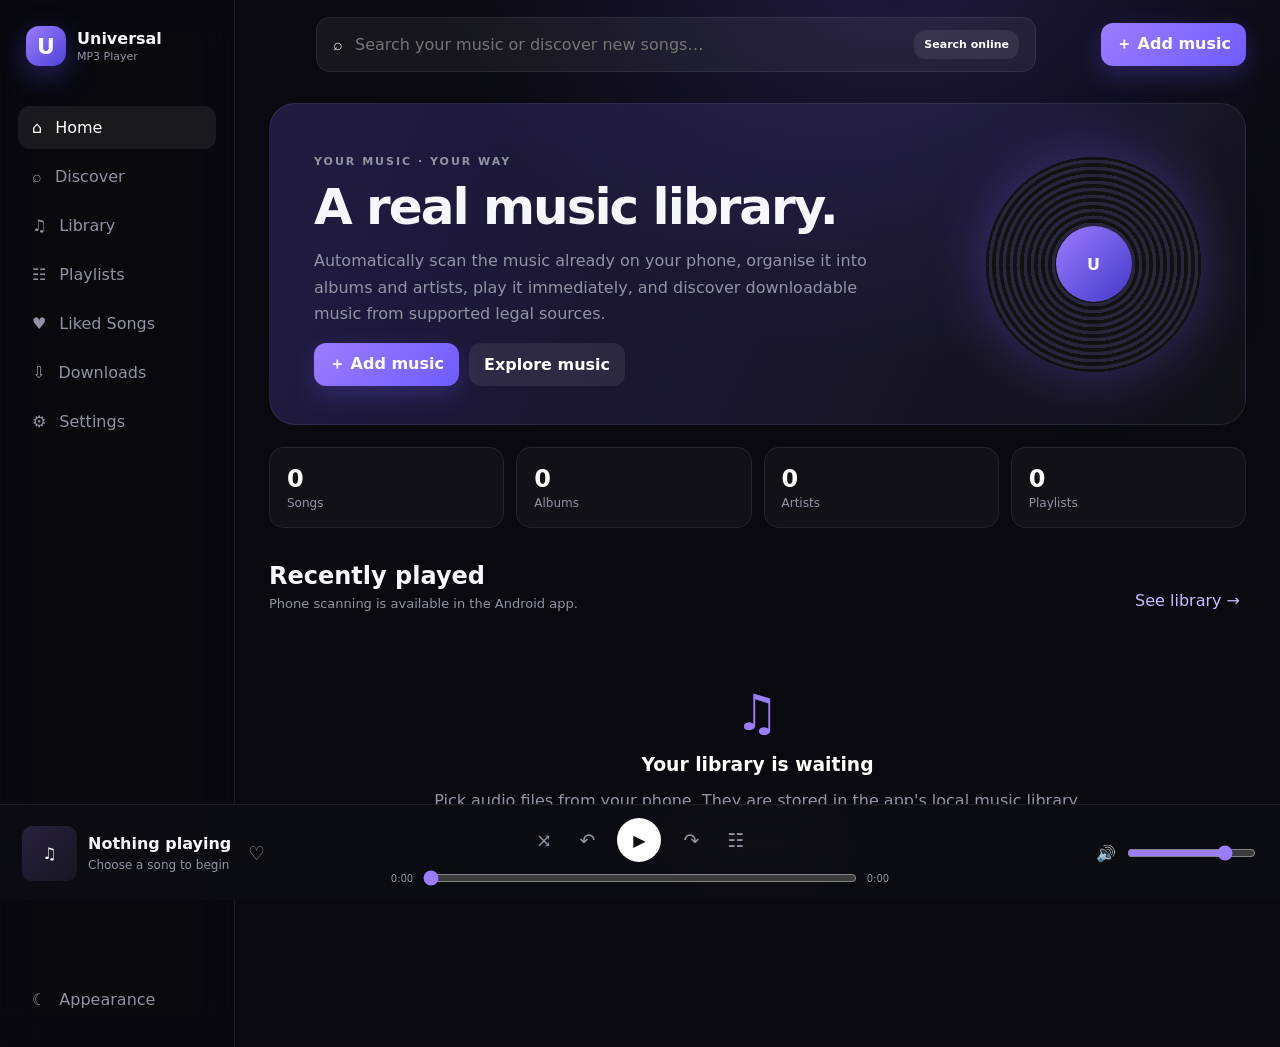
==== commit b434c33e: "Fix Android playback, auto-scan device music, and harden downloads Co-Authored-By: Devin AI <1582432" ====
--- a/app/src/main/assets/index.html
+++ b/app/src/main/assets/index.html
@@ -16,7 +16,7 @@
   <div class="sidebar-bottom"><button id="themeBtn" class="ghost-btn">☾ <span>Appearance</span></button></div>
 </aside>
 <main class="main">
-<header class="topbar"><div class="mobile-brand"><div class="brand-mark">U</div><strong>Universal MP3</strong></div><label class="search"><span>⌕</span><input id="searchInput" type="search" placeholder="Search your music or discover new songs…" autocomplete="off"></label><button id="addBtn" class="primary-btn">＋ Add music</button></header>
+<header class="topbar"><div class="mobile-brand"><div class="brand-mark">U</div><strong>Universal MP3</strong></div><label class="search"><span>⌕</span><input id="searchInput" type="search" placeholder="Search your music or discover new songs…" autocomplete="off"><button id="searchBtn" class="small-btn">Search online</button></label><button id="addBtn" class="primary-btn">＋ Add music</button></header>
 
 <section id="homeView" class="view active-view">
   <div class="hero"><div><p class="eyebrow">YOUR MUSIC · YOUR WAY</p><h1>A real music library.</h1><p>Automatically scan the music already on your phone, organise it into albums and artists, play it immediately, and discover downloadable music from supported legal sources.</p><div class="hero-actions"><button id="heroAddBtn" class="primary-btn">＋ Add music</button><button id="heroDiscoverBtn" class="secondary-btn">Explore music</button></div></div><div class="hero-disc"><div class="disc-center">U</div></div></div>
@@ -66,6 +66,14 @@
 <input id="fileInput" type="file" accept="audio/*,.mp3,.m4a,.flac,.wav,.ogg,.opus,.aac" multiple hidden>
 </main></div>
 
+<nav class="mobile-nav">
+  <button class="mobile-nav-item active" data-view="home">⌂<span>Home</span></button>
+  <button class="mobile-nav-item" data-view="discover">⌕<span>Discover</span></button>
+  <button class="mobile-nav-item" data-view="library">♫<span>Library</span></button>
+  <button class="mobile-nav-item" data-view="favorites">♥<span>Liked</span></button>
+  <button class="mobile-nav-item" data-view="downloads">⇩<span>Downloads</span></button>
+  <button class="mobile-nav-item" data-view="settings">⚙<span>Settings</span></button>
+</nav>
 <div class="queue-drawer" id="queueDrawer"><div class="queue-head"><strong>Up next</strong><button id="closeQueue" class="icon-btn">×</button></div><div id="queueList"></div></div>
 <div class="player" id="playerBar">
  <div class="now-playing"><div class="mini-cover" id="miniCover">♫</div><div class="now-text"><strong id="nowTitle">Nothing playing</strong><span id="nowArtist">Choose a song to begin</span></div><button id="likeBtn" class="icon-btn" aria-label="Favorite">♡</button></div>
--- a/app/src/main/assets/styles.css
+++ b/app/src/main/assets/styles.css
@@ -1,2 +1,21 @@
 :root{font-family:Inter,system-ui,sans-serif;color:#f6f7fb;background:#09090f;--panel:#11111a;--panel2:#171722;--muted:#9293a4;--line:rgba(255,255,255,.08);--accent:#9b7cff;--accent2:#6f5cff}
-*{box-sizing:border-box}body{margin:0;background:radial-gradient(circle at 70% -10%,rgba(120,92,255,.22),transparent 32%),#09090f;color:#f6f7fb}button,input,select{font:inherit}.app-shell{min-height:100vh;display:flex}.sidebar{width:235px;padding:26px 18px;border-right:1px solid var(--line);background:rgba(8,8,14,.78);backdrop-filter:blur(20px);display:flex;flex-direction:column;flex:none}.brand{display:flex;gap:11px;align-items:center;margin:0 8px 40px}.brand-mark{width:40px;height:40px;border-radius:13px;display:grid;place-items:center;font-weight:800;font-size:22px;background:linear-gradient(135deg,var(--accent),#4e43d8);box-shadow:0 10px 30px rgba(111,92,255,.35)}.brand span{display:block;font-size:11px;color:var(--muted);margin-top:2px}.sidebar nav{display:grid;gap:6px}.nav-item,.ghost-btn{border:0;background:transparent;color:var(--muted);padding:12px 14px;border-radius:12px;text-align:left;cursor:pointer;display:flex;gap:13px;align-items:center}.nav-item:hover,.nav-item.active,.ghost-btn:hover{background:rgba(255,255,255,.07);color:#fff}.sidebar-bottom{margin-top:auto}.main{flex:1;padding:0 34px 125px;min-width:0}.topbar{height:88px;display:flex;align-items:center;gap:18px}.search{flex:1;max-width:720px;margin:auto;display:flex;align-items:center;gap:10px;padding:12px 16px;background:rgba(255,255,255,.055);border:1px solid var(--line);border-radius:14px}.search input{width:100%;background:transparent;border:0;outline:0;color:#fff}.primary-btn,.secondary-btn,.small-btn{border:0;border-radius:12px;padding:11px 15px;cursor:pointer;font-weight:700}.primary-btn{background:linear-gradient(135deg,var(--accent),var(--accent2));color:#fff;box-shadow:0 9px 25px rgba(111,92,255,.25)}.secondary-btn{background:rgba(255,255,255,.08);color:#fff}.text-btn{background:none;border:0;color:#c8bbff;cursor:pointer}.hero{margin-top:15px;min-height:300px;border:1px solid var(--line);border-radius:26px;padding:38px 44px;display:flex;justify-content:space-between;align-items:center;background:linear-gradient(115deg,rgba(120,93,255,.22),rgba(255,255,255,.035))}.hero h1{font-size:50px;line-height:1;margin:7px 0 14px;letter-spacing:-2px}.hero p{color:var(--muted);max-width:560px;line-height:1.65}.hero-actions{display:flex;gap:10px;flex-wrap:wrap}.eyebrow{font-size:11px;letter-spacing:2px;font-weight:800;color:#b8abff}.hero-disc{width:215px;height:215px;border-radius:50%;background:repeating-radial-gradient(circle,#111 0 3px,#29253b 4px 7px);box-shadow:0 0 60px rgba(126,96,255,.35);display:grid;place-items:center;animation:spin 16s linear infinite}.disc-center{width:76px;height:76px;border-radius:50%;display:grid;place-items:center;background:linear-gradient(135deg,var(--accent),#4439c9);font-weight:800}@keyframes spin{to{transform:rotate(360deg)}}.quick-grid{display:grid;grid-template-columns:repeat(4,1fr);gap:12px;margin:22px 0}.quick-grid button{border:1px solid var(--line);background:rgba(255,255,255,.035);color:#fff;border-radius:15px;padding:17px;text-align:left;cursor:pointer}.quick-grid b,.quick-grid span{display:block}.quick-grid b{font-size:24px}.quick-grid span{color:var(--muted);font-size:12px;margin-top:3px}.section-head{margin:34px 0 18px;display:flex;align-items:flex-end;justify-content:space-between;gap:12px}.section-head h2{margin:0;font-size:24px}.section-head p{margin:6px 0 0;color:var(--muted);font-size:13px}.track-grid,.discover-grid,.playlist-grid{display:grid;grid-template-columns:repeat(auto-fill,minmax(165px,1fr));gap:18px}.track-card,.discover-card,.playlist-card{background:var(--panel);border:1px solid var(--line);border-radius:17px;padding:12px;cursor:pointer;transition:.2s}.track-card:hover,.discover-card:hover,.playlist-card:hover{transform:translateY(-3px);background:#171722}.cover,.discover-card img,.playlist-cover{aspect-ratio:1;border-radius:13px;background:linear-gradient(145deg,#242038,#11111a);display:grid;place-items:center;font-size:38px;margin-bottom:12px;overflow:hidden}.discover-card img{width:100%;object-fit:cover}.track-card strong,.track-card span,.discover-meta strong,.discover-meta small{display:block;white-space:nowrap;overflow:hidden;text-overflow:ellipsis}.track-card span,.discover-meta small{font-size:12px;color:var(--muted);margin-top:5px}.empty-state{text-align:center;padding:55px 20px;color:var(--muted)}.empty-icon{font-size:50px;color:var(--accent)}.empty-state h3{color:#fff;margin:12px 0 6px}.view{display:none}.view.active-view{display:block}.library-list{display:grid;gap:7px}.song-row{display:grid;grid-template-columns:52px 1fr auto auto auto;gap:12px;align-items:center;padding:10px 12px;border-radius:13px;background:rgba(255,255,255,.025)}.song-row:hover{background:rgba(255,255,255,.06)}.row-cover{width:52px;height:52px;border-radius:10px;background:#211d32;display:grid;place-items:center;overflow:hidden}.row-cover img{width:100%;height:100%;object-fit:cover}.row-meta strong,.row-meta span{display:block}.row-meta span{color:var(--muted);font-size:12px;margin-top:4px}.icon-btn{border:0;background:transparent;color:var(--muted);cursor:pointer;font-size:19px}.icon-btn:hover,.icon-btn.on{color:#fff}.play-btn{width:44px;height:44px;border-radius:50%;border:0;background:#fff;color:#111;cursor:pointer}.progress-row{display:flex;align-items:center;gap:8px;font-size:10px;color:var(--muted);margin-top:6px}.progress-row input,.volume input,.setting-card input[type=range]{width:100%;accent-color:var(--accent)}.volume{display:flex;align-items:center;gap:9px;max-width:180px;margin-left:auto}.mobile-brand{display:none}.discover-tabs,.library-tabs{display:flex;gap:8px;margin:0 0 16px;overflow:auto}.discover-tab,.library-tab{white-space:nowrap;border:1px solid var(--line);background:rgba(255,255,255,.04);color:var(--muted);padding:9px 13px;border-radius:99px;cursor:pointer}.discover-tab.active,.library-tab.active{background:var(--accent);color:#fff}.discover-status{color:var(--muted);font-size:13px;margin:10px 0 18px}.discover-meta .type{font-size:9px;letter-spacing:1.5px;color:#b8abff;font-weight:800}.discover-meta strong{margin-top:5px}.discover-actions{display:flex;gap:7px;margin-top:12px;flex-wrap:wrap}.small-btn{padding:8px 10px;background:rgba(255,255,255,.08);color:#fff;text-decoration:none;font-size:11px}.small-btn:hover{background:rgba(155,124,255,.25)}.playlist-card{padding:15px}.playlist-cover{font-size:45px}.playlist-card strong,.playlist-card span{display:block}.playlist-card span{color:var(--muted);font-size:12px;margin-top:5px}.settings-grid{display:grid;grid-template-columns:repeat(3,minmax(0,1fr));gap:14px}.setting-card{padding:20px;border:1px solid var(--line);border-radius:18px;background:rgba(255,255,255,.035)}.setting-card h3{margin-top:0}.setting-card p,.setting-card label{color:var(--muted);font-size:13px}.setting-card label{display:block;margin:15px 0}.setting-card .check{display:flex;gap:9px;align-items:center}.setting-card select{width:100%;background:var(--panel2);color:#fff;border:1px solid var(--line);padding:9px;border-radius:10px}.queue-drawer{position:fixed;z-index:8;right:18px;bottom:112px;width:min(390px,calc(100vw - 36px));max-height:60vh;overflow:auto;background:rgba(16,15,25,.98);border:1px solid var(--line);border-radius:18px;box-shadow:0 20px 60px rgba(0,0,0,.45);padding:14px;display:none}.queue-drawer.open{display:block}.queue-head{display:flex;justify-content:space-between;margin-bottom:10px}.queue-item{display:flex;gap:10px;align-items:center;padding:9px;border-radius:10px}.queue-item:hover{background:rgba(255,255,255,.06)}body.light{filter:none;background:#f5f3fb;color:#17131f}body.light .sidebar,body.light .player{background:rgba(255,255,255,.88);color:#17131f}body.light .nav-item,body.light .ghost-btn{color:#5d5868}body.light .search,body.light .track-card,body.light .discover-card,body.light .playlist-card,body.light .setting-card{background:#fff;color:#17131f}.player{position:fixed;z-index:5;bottom:0;left:0;right:0;height:96px;border-top:1px solid var(--line);background:rgba(12,12,19,.92);backdrop-filter:blur(24px);display:grid;grid-template-columns:1fr 1.45fr 1fr;align-items:center;padding:13px 22px;gap:25px}.now-playing{display:flex;align-items:center;gap:11px;min-width:0}.mini-cover{width:55px;height:55px;border-radius:10px;background:linear-gradient(135deg,#28213e,#171521);display:grid;place-items:center;flex:none;overflow:hidden}.mini-cover img{width:100%;height:100%;object-fit:cover}.now-text{min-width:0}.now-text strong,.now-text span{display:block;white-space:nowrap;overflow:hidden;text-overflow:ellipsis}.now-text span{font-size:12px;color:var(--muted);margin-top:5px}.controls{max-width:650px;margin:auto;width:100%}.control-row{display:flex;justify-content:center;align-items:center;gap:16px}.queue-drawer+.player{}.queue-drawer{font-size:13px}.library-tabs+.library-list{margin-top:10px}@media(max-width:900px){.settings-grid{grid-template-columns:1fr}.quick-grid{grid-template-columns:repeat(2,1fr)}}@media(max-width:800px){.sidebar{display:none}.main{padding:0 15px 112px}.mobile-brand{display:flex;align-items:center;gap:8px}.mobile-brand .brand-mark{width:34px;height:34px;font-size:18px}.search{position:absolute;top:74px;left:15px;right:15px;max-width:none}.topbar{height:72px;flex-wrap:wrap;margin-bottom:52px}.hero{padding:28px 24px;min-height:245px}.hero h1{font-size:35px}.hero-disc{width:120px;height:120px}.disc-center{width:45px;height:45px}.player{height:84px;grid-template-columns:1fr 1fr;padding:8px 12px;gap:8px}.volume{display:none}.progress-row{display:none}.track-grid,.discover-grid,.playlist-grid{grid-template-columns:repeat(2,minmax(0,1fr));gap:12px}.song-row{grid-template-columns:44px 1fr auto}.song-row>span{display:none}.control-row{gap:8px}}+*{box-sizing:border-box}body{margin:0;background:radial-gradient(circle at 70% -10%,rgba(120,92,255,.22),transparent 32%),#09090f;color:#f6f7fb}button,input,select{font:inherit}.app-shell{min-height:100vh;display:flex}.sidebar{width:235px;padding:26px 18px;border-right:1px solid var(--line);background:rgba(8,8,14,.78);backdrop-filter:blur(20px);display:flex;flex-direction:column;flex:none}.brand{display:flex;gap:11px;align-items:center;margin:0 8px 40px}.brand-mark{width:40px;height:40px;border-radius:13px;display:grid;place-items:center;font-weight:800;font-size:22px;background:linear-gradient(135deg,var(--accent),#4e43d8);box-shadow:0 10px 30px rgba(111,92,255,.35)}.brand span{display:block;font-size:11px;color:var(--muted);margin-top:2px}.sidebar nav{display:grid;gap:6px}.nav-item,.ghost-btn{border:0;background:transparent;color:var(--muted);padding:12px 14px;border-radius:12px;text-align:left;cursor:pointer;display:flex;gap:13px;align-items:center}.nav-item:hover,.nav-item.active,.ghost-btn:hover{background:rgba(255,255,255,.07);color:#fff}.sidebar-bottom{margin-top:auto}.main{flex:1;padding:0 34px 125px;min-width:0}.topbar{height:88px;display:flex;align-items:center;gap:18px}.search{flex:1;max-width:720px;margin:auto;display:flex;align-items:center;gap:10px;padding:12px 16px;background:rgba(255,255,255,.055);border:1px solid var(--line);border-radius:14px}.search input{width:100%;background:transparent;border:0;outline:0;color:#fff}.primary-btn,.secondary-btn,.small-btn{border:0;border-radius:12px;padding:11px 15px;cursor:pointer;font-weight:700}.primary-btn{background:linear-gradient(135deg,var(--accent),var(--accent2));color:#fff;box-shadow:0 9px 25px rgba(111,92,255,.25)}.secondary-btn{background:rgba(255,255,255,.08);color:#fff}.text-btn{background:none;border:0;color:#c8bbff;cursor:pointer}.hero{margin-top:15px;min-height:300px;border:1px solid var(--line);border-radius:26px;padding:38px 44px;display:flex;justify-content:space-between;align-items:center;background:linear-gradient(115deg,rgba(120,93,255,.22),rgba(255,255,255,.035))}.hero h1{font-size:50px;line-height:1;margin:7px 0 14px;letter-spacing:-2px}.hero p{color:var(--muted);max-width:560px;line-height:1.65}.hero-actions{display:flex;gap:10px;flex-wrap:wrap}.eyebrow{font-size:11px;letter-spacing:2px;font-weight:800;color:#b8abff}.hero-disc{width:215px;height:215px;border-radius:50%;background:repeating-radial-gradient(circle,#111 0 3px,#29253b 4px 7px);box-shadow:0 0 60px rgba(126,96,255,.35);display:grid;place-items:center;animation:spin 16s linear infinite}.disc-center{width:76px;height:76px;border-radius:50%;display:grid;place-items:center;background:linear-gradient(135deg,var(--accent),#4439c9);font-weight:800}@keyframes spin{to{transform:rotate(360deg)}}.quick-grid{display:grid;grid-template-columns:repeat(4,1fr);gap:12px;margin:22px 0}.quick-grid button{border:1px solid var(--line);background:rgba(255,255,255,.035);color:#fff;border-radius:15px;padding:17px;text-align:left;cursor:pointer}.quick-grid b,.quick-grid span{display:block}.quick-grid b{font-size:24px}.quick-grid span{color:var(--muted);font-size:12px;margin-top:3px}.section-head{margin:34px 0 18px;display:flex;align-items:flex-end;justify-content:space-between;gap:12px}.section-head h2{margin:0;font-size:24px}.section-head p{margin:6px 0 0;color:var(--muted);font-size:13px}.track-grid,.discover-grid,.playlist-grid{display:grid;grid-template-columns:repeat(auto-fill,minmax(165px,1fr));gap:18px}.track-card,.discover-card,.playlist-card{background:var(--panel);border:1px solid var(--line);border-radius:17px;padding:12px;cursor:pointer;transition:.2s}.track-card:hover,.discover-card:hover,.playlist-card:hover{transform:translateY(-3px);background:#171722}.cover,.discover-card img,.playlist-cover{aspect-ratio:1;border-radius:13px;background:linear-gradient(145deg,#242038,#11111a);display:grid;place-items:center;font-size:38px;margin-bottom:12px;overflow:hidden}.discover-card img{width:100%;object-fit:cover}.track-card strong,.track-card span,.discover-meta strong,.discover-meta small{display:block;white-space:nowrap;overflow:hidden;text-overflow:ellipsis}.track-card span,.discover-meta small{font-size:12px;color:var(--muted);margin-top:5px}.empty-state{text-align:center;padding:55px 20px;color:var(--muted)}.empty-icon{font-size:50px;color:var(--accent)}.empty-state h3{color:#fff;margin:12px 0 6px}.view{display:none}.view.active-view{display:block}.library-list{display:grid;gap:7px}.song-row{display:grid;grid-template-columns:52px 1fr auto auto auto;gap:12px;align-items:center;padding:10px 12px;border-radius:13px;background:rgba(255,255,255,.025)}.song-row:hover{background:rgba(255,255,255,.06)}.row-cover{width:52px;height:52px;border-radius:10px;background:#211d32;display:grid;place-items:center;overflow:hidden}.row-cover img{width:100%;height:100%;object-fit:cover}.row-meta strong,.row-meta span{display:block}.row-meta span{color:var(--muted);font-size:12px;margin-top:4px}.icon-btn{border:0;background:transparent;color:var(--muted);cursor:pointer;font-size:19px}.icon-btn:hover,.icon-btn.on{color:#fff}.play-btn{width:44px;height:44px;border-radius:50%;border:0;background:#fff;color:#111;cursor:pointer}.progress-row{display:flex;align-items:center;gap:8px;font-size:10px;color:var(--muted);margin-top:6px}.progress-row input,.volume input,.setting-card input[type=range]{width:100%;accent-color:var(--accent)}.volume{display:flex;align-items:center;gap:9px;max-width:180px;margin-left:auto}.mobile-brand{display:none}.discover-tabs,.library-tabs{display:flex;gap:8px;margin:0 0 16px;overflow:auto}.discover-tab,.library-tab{white-space:nowrap;border:1px solid var(--line);background:rgba(255,255,255,.04);color:var(--muted);padding:9px 13px;border-radius:99px;cursor:pointer}.discover-tab.active,.library-tab.active{background:var(--accent);color:#fff}.discover-status{color:var(--muted);font-size:13px;margin:10px 0 18px}.discover-meta .type{font-size:9px;letter-spacing:1.5px;color:#b8abff;font-weight:800}.discover-meta strong{margin-top:5px}.discover-actions{display:flex;gap:7px;margin-top:12px;flex-wrap:wrap}.small-btn{padding:8px 10px;background:rgba(255,255,255,.08);color:#fff;text-decoration:none;font-size:11px}.small-btn:hover{background:rgba(155,124,255,.25)}.playlist-card{padding:15px}.playlist-cover{font-size:45px}.playlist-card strong,.playlist-card span{display:block}.playlist-card span{color:var(--muted);font-size:12px;margin-top:5px}.settings-grid{display:grid;grid-template-columns:repeat(3,minmax(0,1fr));gap:14px}.setting-card{padding:20px;border:1px solid var(--line);border-radius:18px;background:rgba(255,255,255,.035)}.setting-card h3{margin-top:0}.setting-card p,.setting-card label{color:var(--muted);font-size:13px}.setting-card label{display:block;margin:15px 0}.setting-card .check{display:flex;gap:9px;align-items:center}.setting-card select{width:100%;background:var(--panel2);color:#fff;border:1px solid var(--line);padding:9px;border-radius:10px}.queue-drawer{position:fixed;z-index:8;right:18px;bottom:112px;width:min(390px,calc(100vw - 36px));max-height:60vh;overflow:auto;background:rgba(16,15,25,.98);border:1px solid var(--line);border-radius:18px;box-shadow:0 20px 60px rgba(0,0,0,.45);padding:14px;display:none}.queue-drawer.open{display:block}.queue-head{display:flex;justify-content:space-between;margin-bottom:10px}.queue-item{display:flex;gap:10px;align-items:center;padding:9px;border-radius:10px}.queue-item:hover{background:rgba(255,255,255,.06)}body.light{filter:none;background:#f5f3fb;color:#17131f}body.light .sidebar,body.light .player{background:rgba(255,255,255,.88);color:#17131f}body.light .nav-item,body.light .ghost-btn{color:#5d5868}body.light .search,body.light .track-card,body.light .discover-card,body.light .playlist-card,body.light .setting-card{background:#fff;color:#17131f}.player{position:fixed;z-index:5;bottom:0;left:0;right:0;height:96px;border-top:1px solid var(--line);background:rgba(12,12,19,.92);backdrop-filter:blur(24px);display:grid;grid-template-columns:1fr 1.45fr 1fr;align-items:center;padding:13px 22px;gap:25px}.now-playing{display:flex;align-items:center;gap:11px;min-width:0}.mini-cover{width:55px;height:55px;border-radius:10px;background:linear-gradient(135deg,#28213e,#171521);display:grid;place-items:center;flex:none;overflow:hidden}.mini-cover img{width:100%;height:100%;object-fit:cover}.now-text{min-width:0}.now-text strong,.now-text span{display:block;white-space:nowrap;overflow:hidden;text-overflow:ellipsis}.now-text span{font-size:12px;color:var(--muted);margin-top:5px}.controls{max-width:650px;margin:auto;width:100%}.control-row{display:flex;justify-content:center;align-items:center;gap:16px}.queue-drawer+.player{}.queue-drawer{font-size:13px}.library-tabs+.library-list{margin-top:10px}@media(max-width:900px){.settings-grid{grid-template-columns:1fr}.quick-grid{grid-template-columns:repeat(2,1fr)}}@media(max-width:800px){.sidebar{display:none}.main{padding:0 15px 112px}.mobile-brand{display:flex;align-items:center;gap:8px}.mobile-brand .brand-mark{width:34px;height:34px;font-size:18px}.search{position:absolute;top:74px;left:15px;right:15px;max-width:none}.topbar{height:72px;flex-wrap:wrap;margin-bottom:52px}.hero{padding:28px 24px;min-height:245px}.hero h1{font-size:35px}.hero-disc{width:120px;height:120px}.disc-center{width:45px;height:45px}.player{height:84px;grid-template-columns:1fr 1fr;padding:8px 12px;gap:8px}.volume{display:none}.progress-row{display:none}.track-grid,.discover-grid,.playlist-grid{grid-template-columns:repeat(2,minmax(0,1fr));gap:12px}.song-row{grid-template-columns:44px 1fr auto}.song-row>span{display:none}.control-row{gap:8px}}
+.mobile-nav{display:none;position:fixed;z-index:6;left:0;right:0;bottom:0;height:60px;border-top:1px solid var(--line);background:rgba(10,10,16,.96);backdrop-filter:blur(20px);padding:4px 2px;justify-content:space-around;align-items:center}
+.mobile-nav-item{flex:1;border:0;background:transparent;color:var(--muted);font-size:17px;display:flex;flex-direction:column;align-items:center;gap:2px;padding:6px 0;border-radius:10px}
+.mobile-nav-item span{font-size:10px;letter-spacing:.2px}
+.mobile-nav-item.active{color:#fff;background:rgba(255,255,255,.08)}
+.search button{flex:none;white-space:nowrap}
+.toast{position:fixed;z-index:20;left:50%;transform:translate(-50%,20px);bottom:170px;max-width:min(520px,calc(100vw - 32px));padding:12px 18px;border-radius:14px;background:rgba(28,25,44,.97);border:1px solid var(--line);box-shadow:0 18px 40px rgba(0,0,0,.45);color:#fff;font-size:13px;opacity:0;pointer-events:none;transition:opacity .2s,transform .2s}
+.toast.show{opacity:1;transform:translate(-50%,0)}
+.queue-item.on{background:rgba(155,124,255,.18)}
+@media(max-width:800px){
+ .mobile-nav{display:flex}
+ .player{bottom:60px;height:auto;grid-template-columns:1fr;gap:6px;padding:10px 14px}
+ .main{padding:0 15px 190px}
+ .progress-row{display:flex;align-items:center;gap:10px;font-size:11px;color:var(--muted)}
+ .progress-row input{flex:1}
+ .queue-drawer{bottom:190px}
+ .toast{bottom:210px}
+ .control-row{gap:14px}
+ .search button{padding:9px 11px;font-size:12px}
+}
